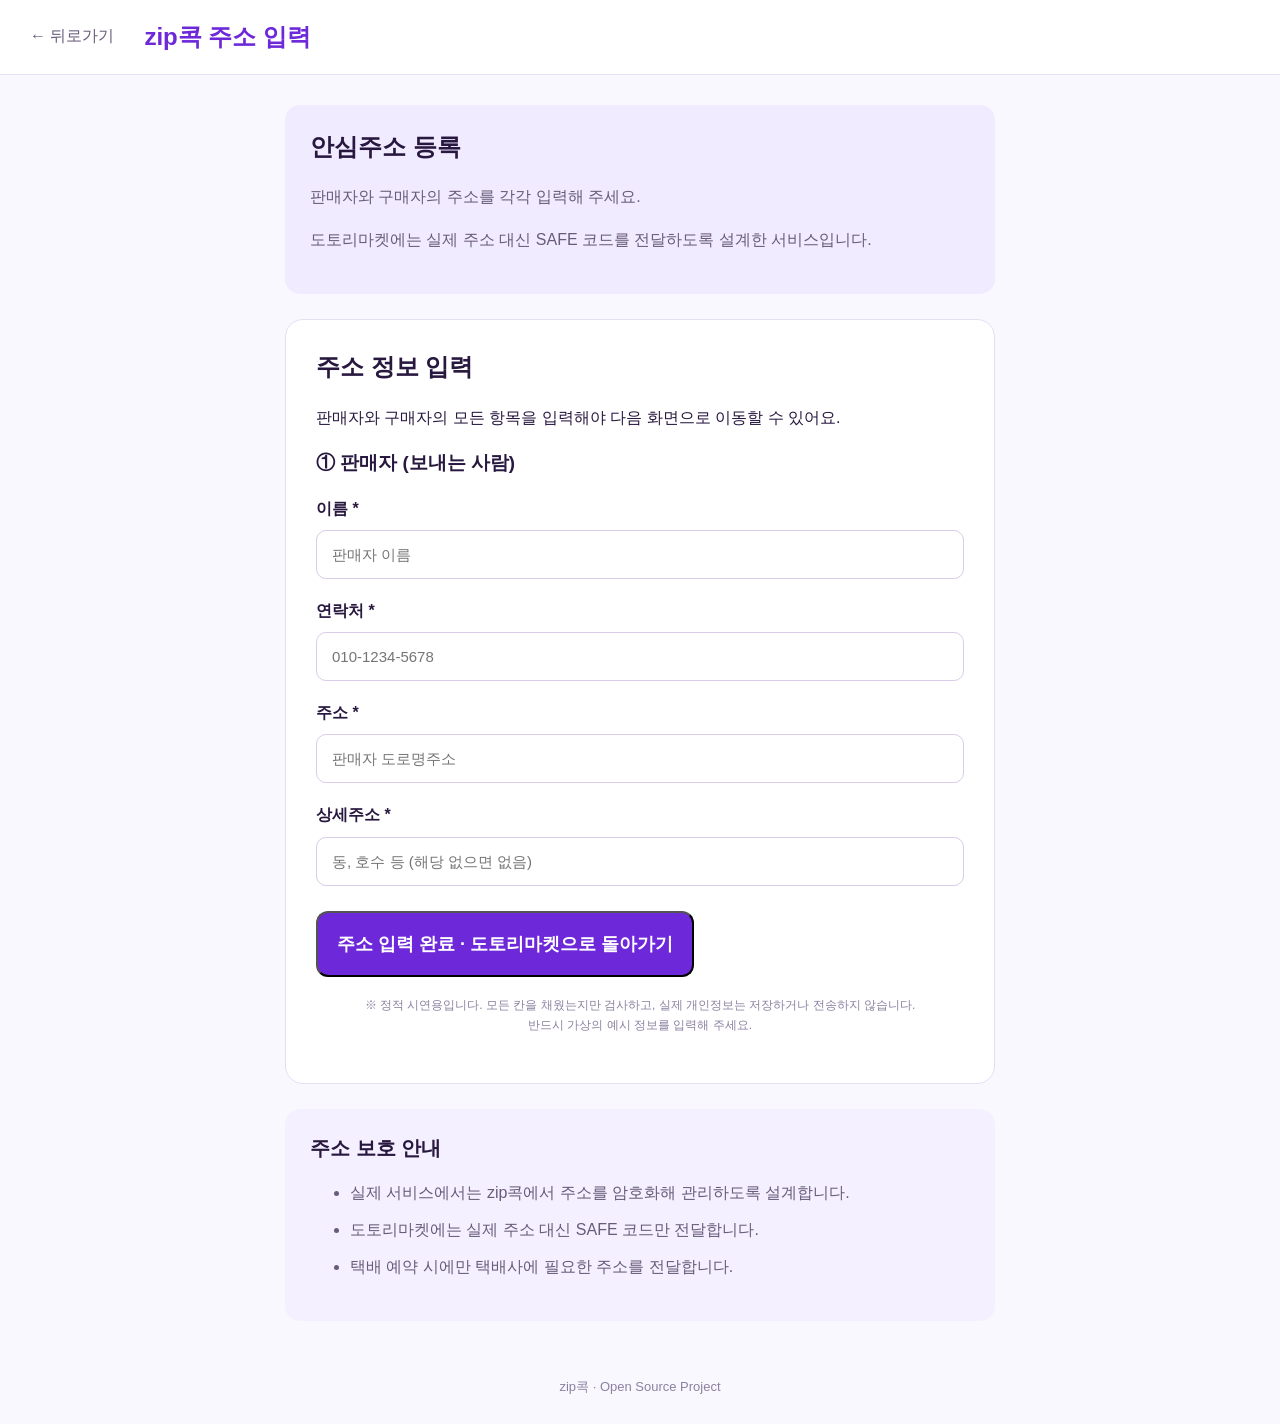
==== 2. address.html @ 12fe8ab2 "체험판용 완성" ====
<!doctype html>
<html lang="ko">
  <head>
    <meta charset="UTF-8" />
    <meta name="viewport" content="width=device-width, initial-scale=1.0" />
    <title>zip콕 | 주소 입력</title>
    <link rel="stylesheet" href="css/style.css" />
  </head>
  <body class="address-page">
    <header class="address-header">
      <a href="3. platform.html">← 뒤로가기</a>
      <h1>zip콕 주소 입력</h1>
    </header>

    <main class="address-main">
      <section class="address-info">
        <h2>안심주소 등록</h2>
        <p>판매자와 구매자의 주소를 각각 입력해 주세요.</p>
        <p>
          도토리마켓에는 실제 주소 대신 SAFE 코드를 전달하도록 설계한
          서비스입니다.
        </p>
      </section>

      <section class="address-form-section">
        <h2>주소 정보 입력</h2>
        <p class="address-required-hint">
          판매자와 구매자의 모든 항목을 입력해야 다음 화면으로 이동할 수 있어요.
        </p>

        <!-- 현재는 정적 시연용이므로 실제 정보를 전송하거나 저장하지 않습니다.
                 name 속성을 생략해 개인정보가 URL에 붙지 않도록 했습니다. -->
        <form
          class="address-form"
          action="3. platform-complete.html"
          method="get"
          autocomplete="off"
        >
          <div class="seller-fields">
            <h3>① 판매자 (보내는 사람)</h3>
            <p>
              <label for="seller-name">이름 *</label>
              <input
                id="seller-name"
                type="text"
                placeholder="판매자 이름"
                required
              />
            </p>
            <p>
              <label for="seller-phone">연락처 *</label>
              <input
                type="tel"
                id="seller-phone"
                name="seller_phone"
                placeholder="010-1234-5678"
                pattern="010-[0-9]{4}-[0-9]{4}"
                title="010-1234-5678 형식으로 입력해주세요."
                required
              />
            </p>
            <p>
              <label for="seller-address">주소 *</label>
              <input
                id="seller-address"
                type="text"
                placeholder="판매자 도로명주소"
                required
              />
            </p>
            <p>
              <label for="seller-detail">상세주소 *</label>
              <input
                id="seller-detail"
                type="text"
                placeholder="동, 호수 등 (해당 없으면 없음)"
                required
              />
            </p>
          </div>

          <div class="buyer-fields">
            <h3>② 구매자 (받는 사람)</h3>
            <p>
              <label for="buyer-name">이름 *</label>
              <input
                id="buyer-name"
                type="text"
                placeholder="구매자 이름"
                required
              />
            </p>
            <p>
              <label for="seller-phone">연락처 *</label>
              <input
                type="tel"
                id="seller-phone"
                name="seller_phone"
                placeholder="010-1234-5678"
                pattern="010-[0-9]{4}-[0-9]{4}"
                title="010-1234-5678 형식으로 입력해주세요."
                required
              />
            </p>

            <p>
              <label for="buyer-address">주소 *</label>
              <input
                id="buyer-address"
                type="text"
                placeholder="구매자 도로명주소"
                required
              />
            </p>
            <p>
              <label for="buyer-detail">상세주소 *</label>
              <input
                id="buyer-detail"
                type="text"
                placeholder="동, 호수 등 (해당 없으면 없음)"
                required
              />
            </p>
          </div>

          <div class="address-actions">
            <button type="submit" class="address-return-button">
              주소 입력 완료 · 도토리마켓으로 돌아가기
            </button>
            <p>
              ※ 정적 시연용입니다. 모든 칸을 채웠는지만 검사하고, 실제
              개인정보는 저장하거나 전송하지 않습니다.<br />반드시 가상의 예시
              정보를 입력해 주세요.
            </p>
          </div>
        </form>
      </section>

      <section class="address-notice">
        <h2>주소 보호 안내</h2>
        <ul>
          <li>
            실제 서비스에서는 zip콕에서 주소를 암호화해 관리하도록 설계합니다.
          </li>
          <li>도토리마켓에는 실제 주소 대신 SAFE 코드만 전달합니다.</li>
          <li>택배 예약 시에만 택배사에 필요한 주소를 전달합니다.</li>
        </ul>
      </section>
    </main>

    <footer><p>zip콕 · Open Source Project</p></footer>
  </body>
</html>
---- css/style.css ----
/* ========================================
   zip콕 공통 CSS
   적용 화면: HTML 5개
   메인 색상: 보라색
======================================== */

/* 1. 전체 기본 설정 */

* {
  box-sizing: border-box;
}

body {
  margin: 0;
  min-height: 100vh;
  display: flex;
  flex-direction: column;
  font-family: Arial, "Apple SD Gothic Neo", "Malgun Gothic", sans-serif;
  background-color: #faf8ff;
  color: #28183f;
}

a {
  color: inherit;
}

main {
  width: 100%;
  max-width: 1100px;
  margin: 30px auto;
  padding: 0 20px;
  flex: 1;
}

h1,
h2,
h3 {
  line-height: 1.4;
}

p {
  line-height: 1.7;
}

header {
  background-color: white;
  border-bottom: 1px solid #e9e2f5;
}

header h1 {
  margin: 0;
  color: #6d28d9;
}

footer {
  padding: 25px 20px;
  text-align: center;
  color: #8b80a0;
  font-size: 13px;
}

footer p {
  margin: 0;
}

/* ========================================
   2. index.html
   zip콕 체험 시작 화면
======================================== */

.header-inner {
  max-width: 1100px;
  margin: 0 auto;
  padding: 22px 30px;
  display: flex;
  align-items: center;
  justify-content: space-between;
}

.header-inner h1 {
  font-size: 30px;
}

.header-inner p {
  margin: 0;
  color: #8b80a0;
  font-size: 12px;
}

.intro {
  min-height: 560px;
  padding: 100px 25px;
  border-radius: 22px;
  background-color: #f1ebff;
  text-align: center;
}

.intro-label {
  margin: 0 0 20px;
  color: #6d28d9;
  font-size: 16px;
  font-weight: bold;
}

.intro h2 {
  margin: 0;
  font-size: 48px;
  line-height: 1.4;
}

.intro-description {
  margin: 25px 0 35px;
  color: #685c7a;
  font-size: 18px;
  line-height: 1.8;
}

/* 메인 체험하기 버튼 */

.start-button {
  display: inline-block;
  padding: 20px 52px;
  background-color: #6d28d9;
  border-radius: 12px;
  color: white;
  font-size: 28px;
  font-weight: 800;
  text-decoration: none;
}

.start-button:hover {
  background-color: #5520a8;
}

.intro-note {
  margin-top: 20px;
  color: #8b80a0;
  font-size: 14px;
}

/* ========================================
   3. platform.html
   도토리마켓 화면
======================================== */

.platform-header-inner {
  max-width: 900px;
  margin: 0 auto;
  padding: 20px 25px;
  display: flex;
  align-items: center;
  justify-content: space-between;
  gap: 15px;
}

.platform-header h1 {
  font-size: 25px;
}

.platform-back {
  color: #685c7a;
  text-decoration: none;
}

.platform-demo-label {
  padding: 7px 12px;
  background-color: #f1eafd;
  color: #6d28d9;
  border-radius: 20px;
  font-size: 12px;
}

.platform-main {
  max-width: 850px;
}

.platform-eyebrow {
  color: #6d28d9;
  font-size: 14px;
  font-weight: bold;
}

.platform-title {
  margin: 0;
  font-size: 34px;
}

.platform-description {
  color: #685c7a;
}

/* 거래 정보 카드 */

.platform-card {
  padding: 28px;
  background-color: white;
  border: 1px solid #e6dff4;
  border-radius: 20px;
  box-shadow: 0 8px 25px rgba(70, 40, 110, 0.06);
}

.platform-product {
  display: flex;
  align-items: center;
  gap: 22px;
  padding-bottom: 25px;
  border-bottom: 1px solid #eee8f7;
}

.platform-product-image {
  width: 130px;
  height: 130px;
  display: flex;
  align-items: center;
  justify-content: center;
  flex-shrink: 0;
  background-color: #f0ebf9;
  border-radius: 15px;
  font-size: 55px;
}

.platform-small-label {
  margin: 0;
  color: #8b80a0;
  font-size: 13px;
}

.platform-product h3 {
  margin: 7px 0;
  font-size: 22px;
}

.platform-price {
  margin: 5px 0;
  font-size: 23px;
  font-weight: bold;
}

.platform-complete-label {
  color: #6d28d9;
  font-size: 13px;
}

/* zip콕 주소 등록 상태 */

.platform-safe-card {
  margin-top: 25px;
  padding: 25px;
  background-color: #f5f0ff;
  border-radius: 15px;
}

.platform-safe-heading {
  display: flex;
  align-items: center;
  justify-content: space-between;
  gap: 10px;
}

.platform-safe-heading h3 {
  margin: 0;
}

.platform-waiting {
  padding: 7px 12px;
  background-color: #e9def9;
  color: #6d28d9;
  border-radius: 20px;
  font-size: 12px;
}

.platform-safe-description {
  color: #685c7a;
  font-size: 14px;
}

.platform-status-row {
  display: flex;
  justify-content: space-between;
  gap: 15px;
  padding: 15px;
  background-color: white;
  border-bottom: 1px solid #eee8f7;
}

.platform-unregistered {
  color: #b03a63;
}

.platform-address-button {
  display: block;
  margin-top: 20px;
  padding: 17px;
  background-color: #6d28d9;
  border-radius: 10px;
  color: white;
  text-align: center;
  text-decoration: none;
  font-size: 18px;
  font-weight: bold;
}

.platform-address-button:hover {
  background-color: #5520a8;
}

.platform-help {
  color: #8b80a0;
  font-size: 13px;
}

/* 플랫폼 DB 표시 영역 */

.platform-db-card {
  margin-top: 25px;
  padding: 24px;
  border: 1px solid #e9e2f5;
  border-radius: 15px;
}

.platform-db-card h3 {
  margin-top: 0;
}

.platform-db-row {
  display: flex;
  justify-content: space-between;
  gap: 15px;
  padding: 9px 0;
  font-size: 14px;
}

.platform-db-note {
  color: #8b80a0;
  font-size: 12px;
}

/* ========================================
   4. address.html
   zip콕 주소 입력 화면
======================================== */

.address-header {
  padding: 20px 30px;
  display: flex;
  align-items: center;
  gap: 30px;
}

.address-header a {
  text-decoration: none;
  color: #685c7a;
}

.address-header h1 {
  font-size: 24px;
}

.address-main {
  max-width: 750px;
}

/* 주소 입력 안내 */

.address-info {
  padding: 25px;
  background-color: #f1ebff;
  border-radius: 15px;
}

.address-info h2 {
  margin-top: 0;
}

.address-info p {
  color: #685c7a;
}

/* 주소 입력 폼 */

.address-form-section {
  margin-top: 25px;
  padding: 30px;
  background-color: white;
  border: 1px solid #e6dff4;
  border-radius: 18px;
}

.address-form-section h2 {
  margin-top: 0;
}

.address-form fieldset {
  margin-bottom: 25px;
  padding: 18px;
  border: 1px solid #ded3f0;
  border-radius: 10px;
}

.address-form legend {
  padding: 0 8px;
  font-weight: bold;
}

.address-form fieldset label {
  display: inline-flex;
  align-items: center;
  gap: 7px;
  margin-right: 20px;
  cursor: pointer;
}

.address-form input[type="radio"] {
  accent-color: #6d28d9;
}

.address-form p {
  margin: 18px 0;
}

.address-form p label {
  display: block;
  margin-bottom: 8px;
  font-weight: bold;
}

.address-form input[type="text"],
.address-form input[type="tel"] {
  width: 100%;
  padding: 15px;
  border: 1px solid #d8cce8;
  border-radius: 10px;
  background-color: white;
  font-size: 15px;
}

.address-form input:focus {
  outline: 2px solid #8b5cf6;
  outline-offset: 1px;
}

/* 개인정보 보호 안내 */

.address-notice {
  margin-top: 25px;
  padding: 25px;
  background-color: #f5f0ff;
  border-radius: 15px;
}

.address-notice h2 {
  margin-top: 0;
  font-size: 20px;
}

.address-notice li {
  margin-bottom: 10px;
  color: #685c7a;
  line-height: 1.7;
}

/* 주소 등록 버튼 */

.address-actions {
  margin-top: 25px;
  text-align: center;
}

.address-return-button {
  display: block;
  padding: 19px;
  background-color: #6d28d9;
  color: white;
  border-radius: 12px;
  text-decoration: none;
  font-size: 18px;
  font-weight: bold;
}

.address-return-button:hover {
  background-color: #5520a8;
}

.address-actions p {
  color: #8b80a0;
  font-size: 12px;
}

/* ========================================
   5. 4.delivery.html
   판매자 배송 상태 화면
======================================== */

.delivery-header-inner {
  max-width: 900px;
  margin: 0 auto;
  padding: 22px;
  display: flex;
  align-items: center;
  justify-content: space-between;
  gap: 15px;
}

.delivery-header h1 {
  font-size: 24px;
}

.delivery-back {
  color: #685c7a;
  text-decoration: none;
}

.delivery-safe-code {
  color: #6d28d9;
  font-size: 13px;
  font-weight: bold;
}

.delivery-main {
  max-width: 800px;
}

.delivery-label {
  color: #6d28d9;
  font-weight: bold;
}

.delivery-intro h2 {
  margin: 5px 0;
  font-size: 32px;
}

.delivery-intro > p:last-child {
  color: #685c7a;
}

/* 배송 진행 상태 */

.delivery-status {
  margin-top: 25px;
  padding: 25px;
  background-color: white;
  border: 1px solid #e6dff4;
  border-radius: 18px;
}

.delivery-status h3 {
  margin-top: 0;
}

.delivery-steps {
  margin-bottom: 0;
  padding-left: 25px;
}

.delivery-steps li {
  padding: 12px 5px;
  border-bottom: 1px solid #eee8f7;
}

.delivery-steps li::marker {
  color: #6d28d9;
  font-weight: bold;
}

/* 수거 코드 */

.delivery-pickup {
  margin-top: 25px;
  padding: 35px 20px;
  background-color: #f1ebff;
  border: 2px solid #c4b5fd;
  border-radius: 18px;
  text-align: center;
}

.delivery-pickup h3 {
  margin-top: 0;
}

.delivery-pickup-code {
  margin: 20px 0;
  color: #6d28d9;
  font-size: 52px;
  font-weight: 800;
  letter-spacing: 3px;
}

.delivery-pickup-date {
  color: #685c7a;
  font-size: 14px;
}

/* 배송 안내 */

.delivery-notice {
  margin-top: 25px;
  padding: 25px;
  background-color: white;
  border: 1px solid #e6dff4;
  border-radius: 15px;
}

.delivery-notice h3 {
  margin-top: 0;
}

.delivery-notice li {
  margin-bottom: 10px;
  color: #685c7a;
  line-height: 1.7;
}

/* 하단 버튼 */

.delivery-actions {
  display: flex;
  gap: 15px;
  margin-top: 25px;
}

.delivery-courier-button,
.delivery-home-button {
  flex: 1;
  padding: 18px;
  border-radius: 12px;
  text-align: center;
  text-decoration: none;
  font-weight: bold;
}

.delivery-courier-button {
  background-color: #6d28d9;
  color: white;
}

.delivery-home-button {
  background-color: white;
  border: 1px solid #c4b5fd;
  color: #6d28d9;
}

.delivery-courier-button:hover {
  background-color: #5520a8;
}

.delivery-home-button:hover {
  background-color: #f1ebff;
}

.delivery-demo-note {
  margin-top: 20px;
  text-align: center;
  color: #8b80a0;
  font-size: 12px;
}

/* ========================================
   6. 5.courier.html
   Mock 택배사 송장 화면
======================================== */

.courier-header-inner {
  max-width: 900px;
  margin: 0 auto;
  padding: 22px;
  display: flex;
  align-items: center;
  justify-content: space-between;
  gap: 15px;
}

.courier-header h1 {
  font-size: 24px;
}

.courier-back {
  color: #685c7a;
  text-decoration: none;
}

.courier-header-label {
  color: #6d28d9;
  font-size: 13px;
}

.courier-main {
  max-width: 750px;
}

.courier-label {
  color: #6d28d9;
  font-weight: bold;
}

.courier-intro h2 {
  margin: 5px 0;
  font-size: 32px;
}

.courier-intro > p:last-child {
  color: #685c7a;
}

/* 택배 송장 본문 */

.courier-waybill {
  margin-top: 30px;
  overflow: hidden;
  background-color: white;
  border: 2px solid #332647;
  border-radius: 15px;
}

.courier-waybill-header {
  display: flex;
  align-items: center;
  justify-content: space-between;
  gap: 10px;
  padding: 18px 22px;
  background-color: #332647;
  color: white;
}

.courier-waybill-number {
  padding: 25px;
  text-align: center;
  border-bottom: 1px solid #ddd;
}

.courier-waybill-number p {
  margin: 0 0 8px;
  color: #685c7a;
}

.courier-waybill-number strong {
  font-size: 32px;
  letter-spacing: 2px;
}

/* 예시 바코드 */

.courier-barcode {
  margin: 20px 30px;
  text-align: center;
}

.courier-barcode::before {
  content: "";
  display: block;
  height: 75px;
  background: repeating-linear-gradient(
    90deg,
    #241438 0px,
    #241438 3px,
    white 3px,
    white 6px,
    #241438 6px,
    #241438 8px,
    white 8px,
    white 12px
  );
}

.courier-barcode span {
  display: block;
  margin-top: 8px;
  color: #8b80a0;
  font-size: 12px;
}

/* 받는 사람 / 보내는 사람 */

.courier-waybill-person {
  padding: 22px 25px;
  border-top: 1px solid #ddd;
}

.courier-waybill-person h3 {
  margin: 0 0 10px;
  font-size: 16px;
}

.courier-waybill-person strong {
  font-size: 20px;
}

.courier-waybill-person p {
  margin-bottom: 0;
  color: #685c7a;
  font-size: 14px;
}

/* 송장 수거 코드 */

.courier-waybill-pickup {
  display: flex;
  align-items: center;
  justify-content: space-between;
  padding: 22px 25px;
  background-color: #f1ebff;
  border-top: 1px solid #ddd;
}

.courier-waybill-pickup strong {
  color: #6d28d9;
  font-size: 28px;
}

/* 송장 안내 */

.courier-notice {
  margin-top: 25px;
  padding: 25px;
  background-color: white;
  border: 1px solid #e6dff4;
  border-radius: 15px;
}

.courier-notice h3 {
  margin-top: 0;
}

.courier-notice li {
  margin-bottom: 10px;
  color: #685c7a;
  line-height: 1.7;
}

.courier-actions {
  margin-top: 25px;
}

.courier-return-button {
  display: block;
  padding: 18px;
  background-color: #6d28d9;
  border-radius: 12px;
  color: white;
  text-align: center;
  text-decoration: none;
  font-weight: bold;
}

.courier-return-button:hover {
  background-color: #5520a8;
}

/* ========================================
   7. 작은 화면 대응
======================================== */

@media (max-width: 600px) {
  main {
    margin: 20px auto;
    padding: 0 15px;
  }

  /* 메인 화면 */

  .header-inner {
    padding: 18px;
  }

  .header-inner h1 {
    font-size: 25px;
  }

  .header-inner p {
    font-size: 10px;
  }

  .intro {
    min-height: 480px;
    padding: 80px 15px;
  }

  .intro h2 {
    font-size: 34px;
  }

  .intro-description {
    font-size: 15px;
  }

  .start-button {
    padding: 18px 28px;
    font-size: 23px;
  }

  /* 도토리마켓 */

  .platform-header-inner,
  .delivery-header-inner,
  .courier-header-inner {
    padding: 17px 15px;
  }

  .platform-header h1,
  .delivery-header h1,
  .courier-header h1 {
    font-size: 19px;
  }

  .platform-demo-label,
  .delivery-safe-code,
  .courier-header-label {
    font-size: 10px;
  }

  .platform-card {
    padding: 16px;
  }

  .platform-product {
    gap: 12px;
  }

  .platform-product-image {
    width: 85px;
    height: 85px;
    font-size: 35px;
  }

  .platform-product h3 {
    font-size: 18px;
  }

  .platform-price {
    font-size: 19px;
  }

  .platform-safe-card,
  .platform-db-card {
    padding: 16px;
  }

  /* 주소 입력 */

  .address-header {
    padding: 18px 15px;
    gap: 15px;
  }

  .address-header h1 {
    font-size: 20px;
  }

  .address-info,
  .address-form-section,
  .address-notice {
    padding: 20px;
  }

  .address-form fieldset label {
    margin-bottom: 10px;
  }

  /* 배송 상태 */

  .delivery-status,
  .delivery-notice {
    padding: 20px;
  }

  .delivery-pickup-code {
    font-size: 42px;
  }

  .delivery-actions {
    flex-direction: column;
  }

  /* 택배사 송장 */

  .courier-waybill-number strong {
    font-size: 24px;
  }

  .courier-waybill-header {
    padding: 15px;
  }

  .courier-waybill-person {
    padding: 18px;
  }

  .courier-waybill-pickup {
    padding: 18px;
  }

  .courier-notice {
    padding: 20px;
  }
}


/* 판매자·구매자 입력값 분리: 페이지 이동 중에는 각자 값 유지 */
.buyer-fields {
    display: none;
}

.address-form:has(#role-buyer:checked) .seller-fields {
    display: none;
}

.address-form:has(#role-buyer:checked) .buyer-fields {
    display: block;
}


/* 등록 완료 시연 화면 전용 */
.platform-registered {
    color: #4b2ca3;
    font-size: 14px;
    overflow-wrap: anywhere;
}

.platform-delivery-button {
    display: block;
    margin-top: 12px;
    padding: 17px;
    background-color: #ffffff;
    border: 2px solid #6d28d9;
    border-radius: 10px;
    color: #6d28d9;
    text-align: center;
    text-decoration: none;
    font-size: 18px;
    font-weight: bold;
}

.platform-delivery-button:hover {
    background-color: #ede9fe;
}
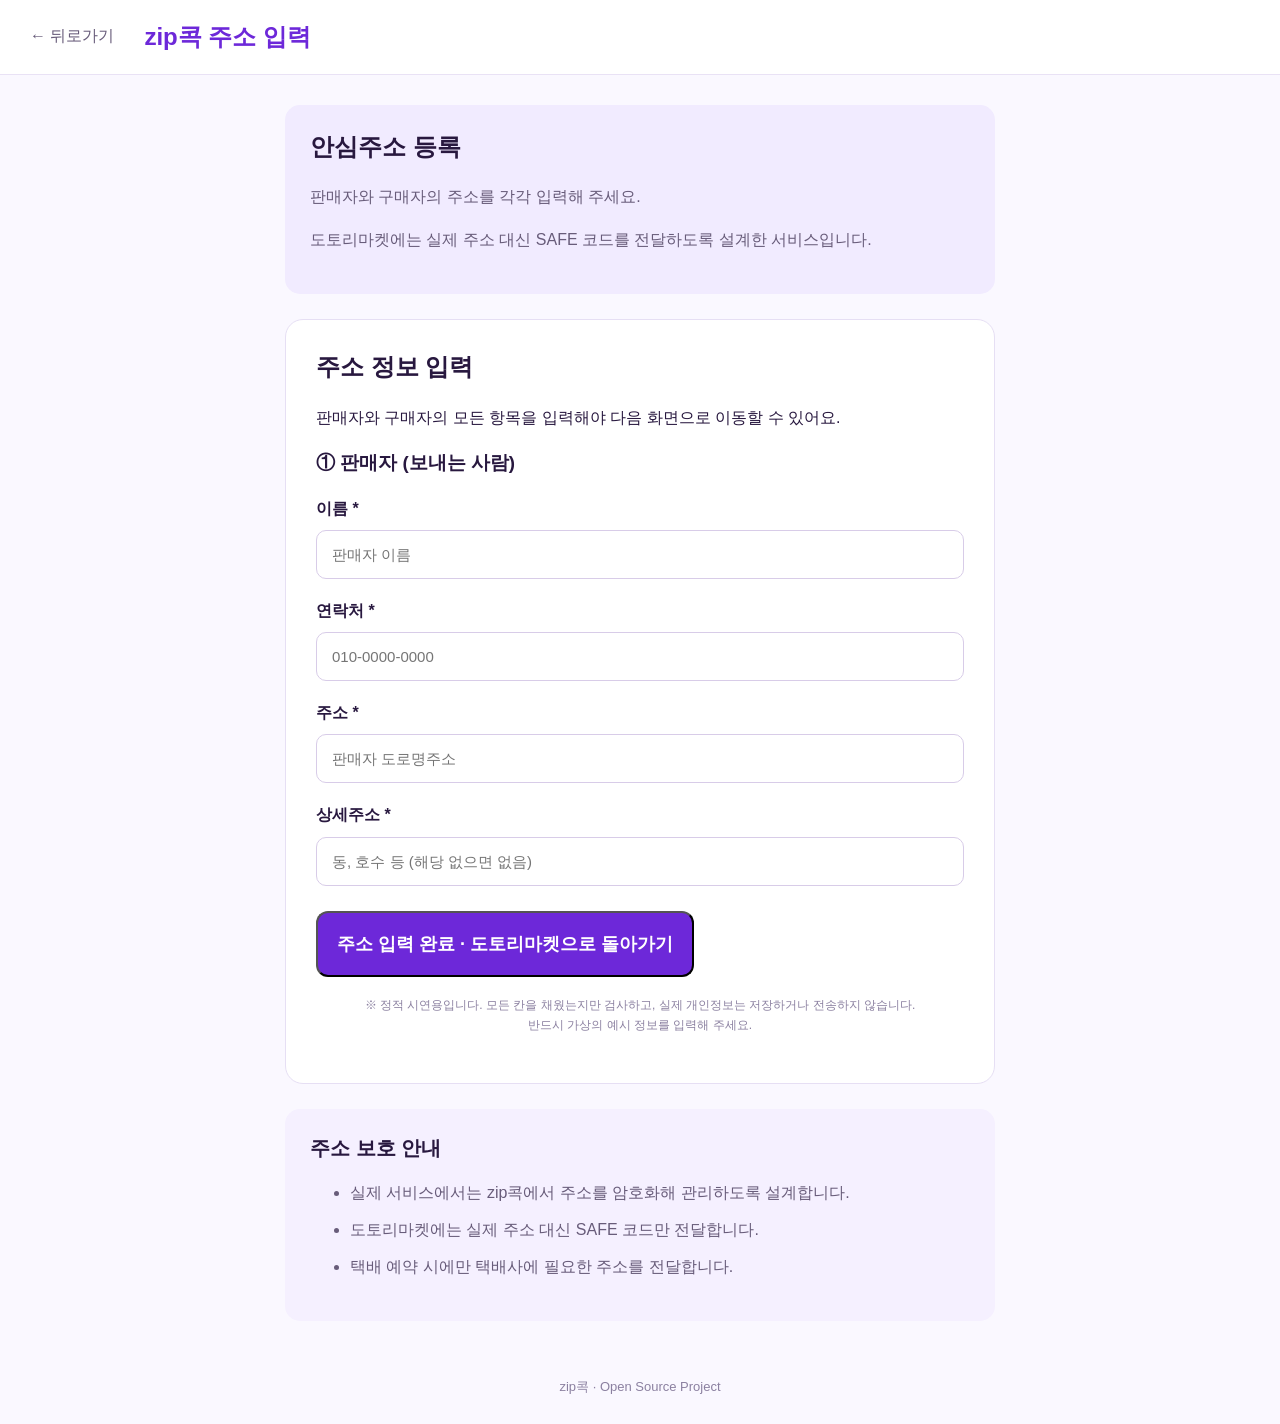
==== commit 7658216a: "체험판 완완성" ====
--- a/2. address.html
+++ b/2. address.html
@@ -1,153 +1,92 @@
-<!doctype html>
+<!DOCTYPE html>
 <html lang="ko">
-  <head>
-    <meta charset="UTF-8" />
-    <meta name="viewport" content="width=device-width, initial-scale=1.0" />
+<head>
+    <meta charset="UTF-8">
+    <meta name="viewport" content="width=device-width, initial-scale=1.0">
     <title>zip콕 | 주소 입력</title>
-    <link rel="stylesheet" href="css/style.css" />
-  </head>
-  <body class="address-page">
+    <link rel="stylesheet" href="css/style.css">
+</head>
+<body class="address-page">
+
     <header class="address-header">
-      <a href="3. platform.html">← 뒤로가기</a>
-      <h1>zip콕 주소 입력</h1>
+        <a href="3. platform.html">← 뒤로가기</a>
+        <h1>zip콕 주소 입력</h1>
     </header>
 
     <main class="address-main">
-      <section class="address-info">
-        <h2>안심주소 등록</h2>
-        <p>판매자와 구매자의 주소를 각각 입력해 주세요.</p>
-        <p>
-          도토리마켓에는 실제 주소 대신 SAFE 코드를 전달하도록 설계한
-          서비스입니다.
-        </p>
-      </section>
+        <section class="address-info">
+            <h2>안심주소 등록</h2>
+            <p>판매자와 구매자의 주소를 각각 입력해 주세요.</p>
+            <p>도토리마켓에는 실제 주소 대신 SAFE 코드를 전달하도록 설계한 서비스입니다.</p>
+        </section>
 
-      <section class="address-form-section">
-        <h2>주소 정보 입력</h2>
-        <p class="address-required-hint">
-          판매자와 구매자의 모든 항목을 입력해야 다음 화면으로 이동할 수 있어요.
-        </p>
+        <section class="address-form-section">
+            <h2>주소 정보 입력</h2>
+            <p class="address-required-hint">판매자와 구매자의 모든 항목을 입력해야 다음 화면으로 이동할 수 있어요.</p>
 
-        <!-- 현재는 정적 시연용이므로 실제 정보를 전송하거나 저장하지 않습니다.
+            <!-- 현재는 정적 시연용이므로 실제 정보를 전송하거나 저장하지 않습니다.
                  name 속성을 생략해 개인정보가 URL에 붙지 않도록 했습니다. -->
-        <form
-          class="address-form"
-          action="3. platform-complete.html"
-          method="get"
-          autocomplete="off"
-        >
-          <div class="seller-fields">
-            <h3>① 판매자 (보내는 사람)</h3>
-            <p>
-              <label for="seller-name">이름 *</label>
-              <input
-                id="seller-name"
-                type="text"
-                placeholder="판매자 이름"
-                required
-              />
-            </p>
-            <p>
-              <label for="seller-phone">연락처 *</label>
-              <input
-                type="tel"
-                id="seller-phone"
-                name="seller_phone"
-                placeholder="010-1234-5678"
-                pattern="010-[0-9]{4}-[0-9]{4}"
-                title="010-1234-5678 형식으로 입력해주세요."
-                required
-              />
-            </p>
-            <p>
-              <label for="seller-address">주소 *</label>
-              <input
-                id="seller-address"
-                type="text"
-                placeholder="판매자 도로명주소"
-                required
-              />
-            </p>
-            <p>
-              <label for="seller-detail">상세주소 *</label>
-              <input
-                id="seller-detail"
-                type="text"
-                placeholder="동, 호수 등 (해당 없으면 없음)"
-                required
-              />
-            </p>
-          </div>
+            <form class="address-form" action="3. platform-complete.html" method="get" autocomplete="off">
 
-          <div class="buyer-fields">
-            <h3>② 구매자 (받는 사람)</h3>
-            <p>
-              <label for="buyer-name">이름 *</label>
-              <input
-                id="buyer-name"
-                type="text"
-                placeholder="구매자 이름"
-                required
-              />
-            </p>
-            <p>
-              <label for="seller-phone">연락처 *</label>
-              <input
-                type="tel"
-                id="seller-phone"
-                name="seller_phone"
-                placeholder="010-1234-5678"
-                pattern="010-[0-9]{4}-[0-9]{4}"
-                title="010-1234-5678 형식으로 입력해주세요."
-                required
-              />
-            </p>
+                <div class="seller-fields">
+                    <h3>① 판매자 (보내는 사람)</h3>
+                    <p>
+                        <label for="seller-name">이름 *</label>
+                        <input id="seller-name" type="text" placeholder="판매자 이름" required>
+                    </p>
+                    <p>
+                        <label for="seller-phone">연락처 *</label>
+                        <input id="seller-phone" type="tel" placeholder="010-0000-0000" required>
+                    </p>
+                    <p>
+                        <label for="seller-address">주소 *</label>
+                        <input id="seller-address" type="text" placeholder="판매자 도로명주소" required>
+                    </p>
+                    <p>
+                        <label for="seller-detail">상세주소 *</label>
+                        <input id="seller-detail" type="text" placeholder="동, 호수 등 (해당 없으면 없음)" required>
+                    </p>
+                </div>
 
-            <p>
-              <label for="buyer-address">주소 *</label>
-              <input
-                id="buyer-address"
-                type="text"
-                placeholder="구매자 도로명주소"
-                required
-              />
-            </p>
-            <p>
-              <label for="buyer-detail">상세주소 *</label>
-              <input
-                id="buyer-detail"
-                type="text"
-                placeholder="동, 호수 등 (해당 없으면 없음)"
-                required
-              />
-            </p>
-          </div>
+                <div class="buyer-fields">
+                    <h3>② 구매자 (받는 사람)</h3>
+                    <p>
+                        <label for="buyer-name">이름 *</label>
+                        <input id="buyer-name" type="text" placeholder="구매자 이름" required>
+                    </p>
+                    <p>
+                        <label for="buyer-phone">연락처 *</label>
+                        <input id="buyer-phone" type="tel" placeholder="010-0000-0000" required>
+                    </p>
+                    <p>
+                        <label for="buyer-address">주소 *</label>
+                        <input id="buyer-address" type="text" placeholder="구매자 도로명주소" required>
+                    </p>
+                    <p>
+                        <label for="buyer-detail">상세주소 *</label>
+                        <input id="buyer-detail" type="text" placeholder="동, 호수 등 (해당 없으면 없음)" required>
+                    </p>
+                </div>
 
-          <div class="address-actions">
-            <button type="submit" class="address-return-button">
-              주소 입력 완료 · 도토리마켓으로 돌아가기
-            </button>
-            <p>
-              ※ 정적 시연용입니다. 모든 칸을 채웠는지만 검사하고, 실제
-              개인정보는 저장하거나 전송하지 않습니다.<br />반드시 가상의 예시
-              정보를 입력해 주세요.
-            </p>
-          </div>
-        </form>
-      </section>
+                <div class="address-actions">
+                    <button type="submit" class="address-return-button">
+                        주소 입력 완료 · 도토리마켓으로 돌아가기
+                    </button>
+                    <p>※ 정적 시연용입니다. 모든 칸을 채웠는지만 검사하고, 실제 개인정보는 저장하거나 전송하지 않습니다.<br>반드시 가상의 예시 정보를 입력해 주세요.</p>
+                </div>
+            </form>
+        </section>
 
-      <section class="address-notice">
-        <h2>주소 보호 안내</h2>
-        <ul>
-          <li>
-            실제 서비스에서는 zip콕에서 주소를 암호화해 관리하도록 설계합니다.
-          </li>
-          <li>도토리마켓에는 실제 주소 대신 SAFE 코드만 전달합니다.</li>
-          <li>택배 예약 시에만 택배사에 필요한 주소를 전달합니다.</li>
-        </ul>
-      </section>
+        <section class="address-notice">
+            <h2>주소 보호 안내</h2>
+            <ul>
+                <li>실제 서비스에서는 zip콕에서 주소를 암호화해 관리하도록 설계합니다.</li>
+                <li>도토리마켓에는 실제 주소 대신 SAFE 코드만 전달합니다.</li>
+                <li>택배 예약 시에만 택배사에 필요한 주소를 전달합니다.</li>
+            </ul>
+        </section>
     </main>
 
     <footer><p>zip콕 · Open Source Project</p></footer>
-  </body>
+</body>
 </html>
